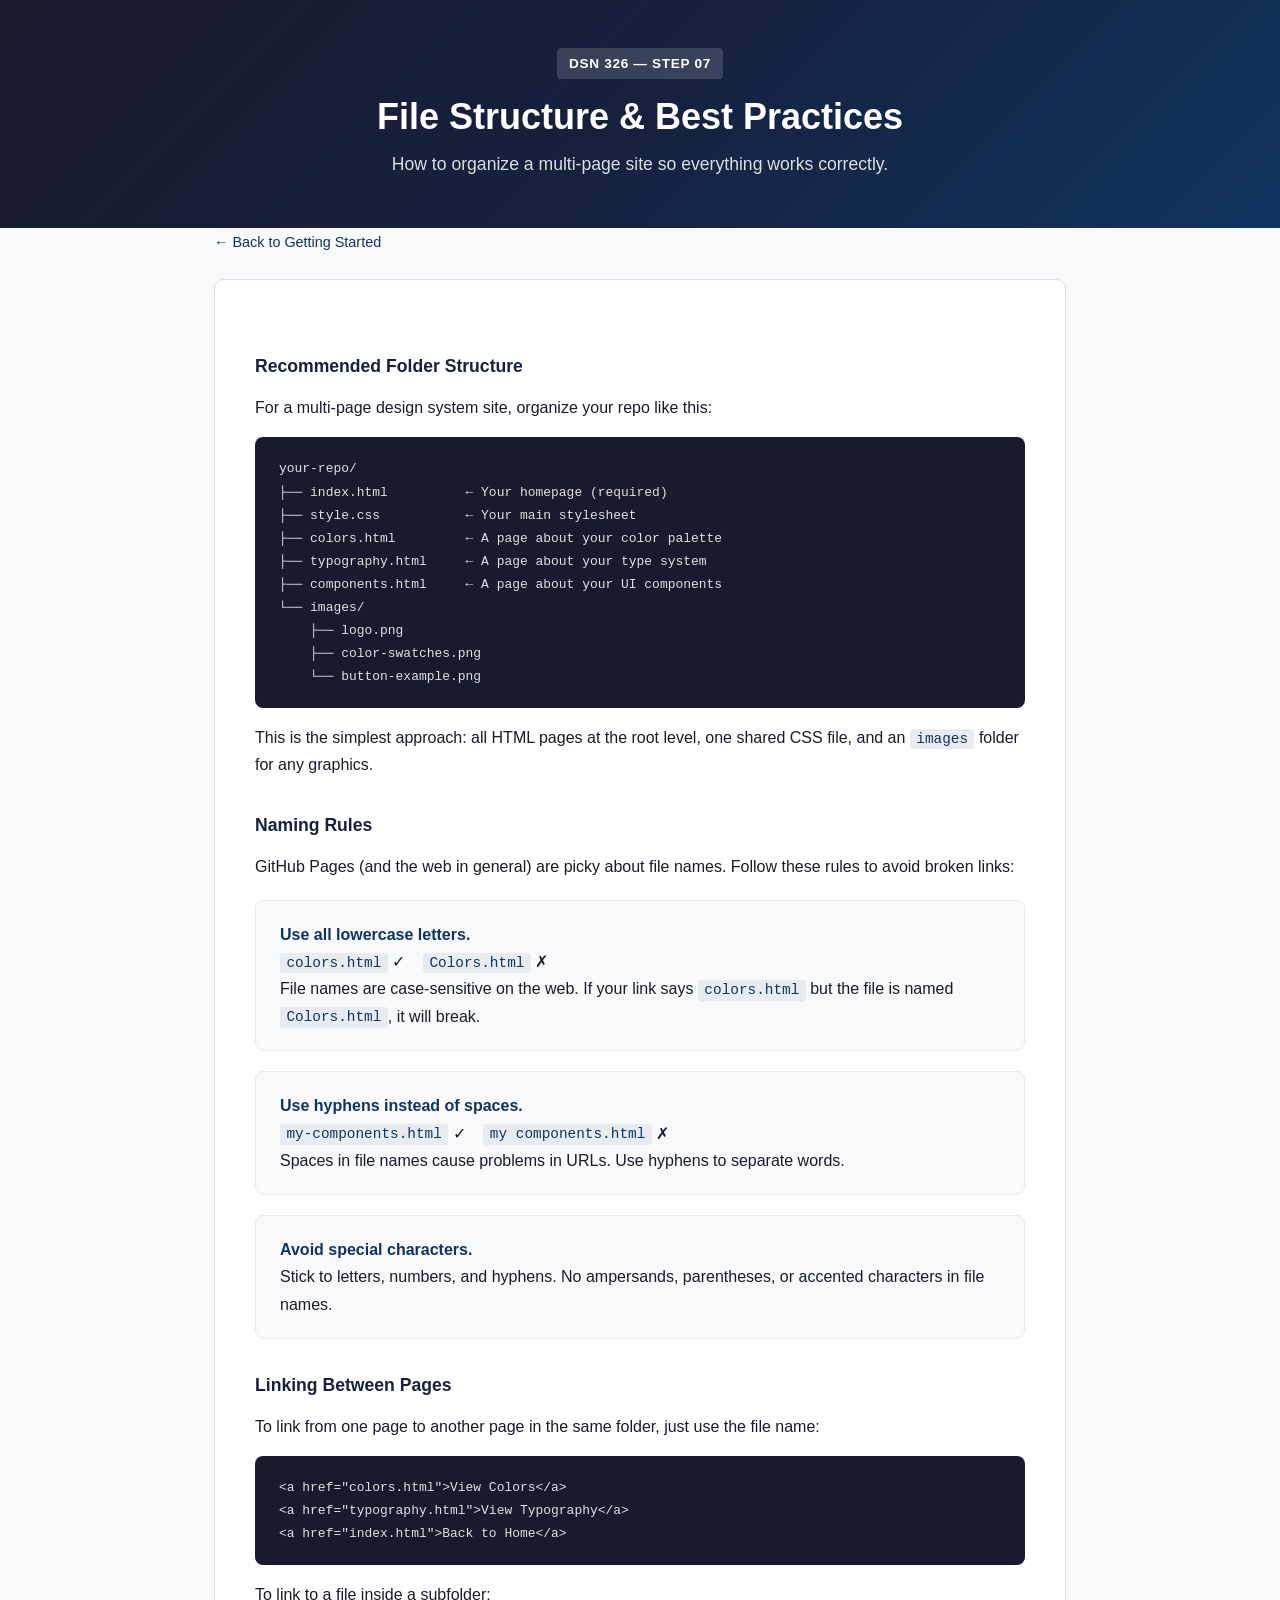
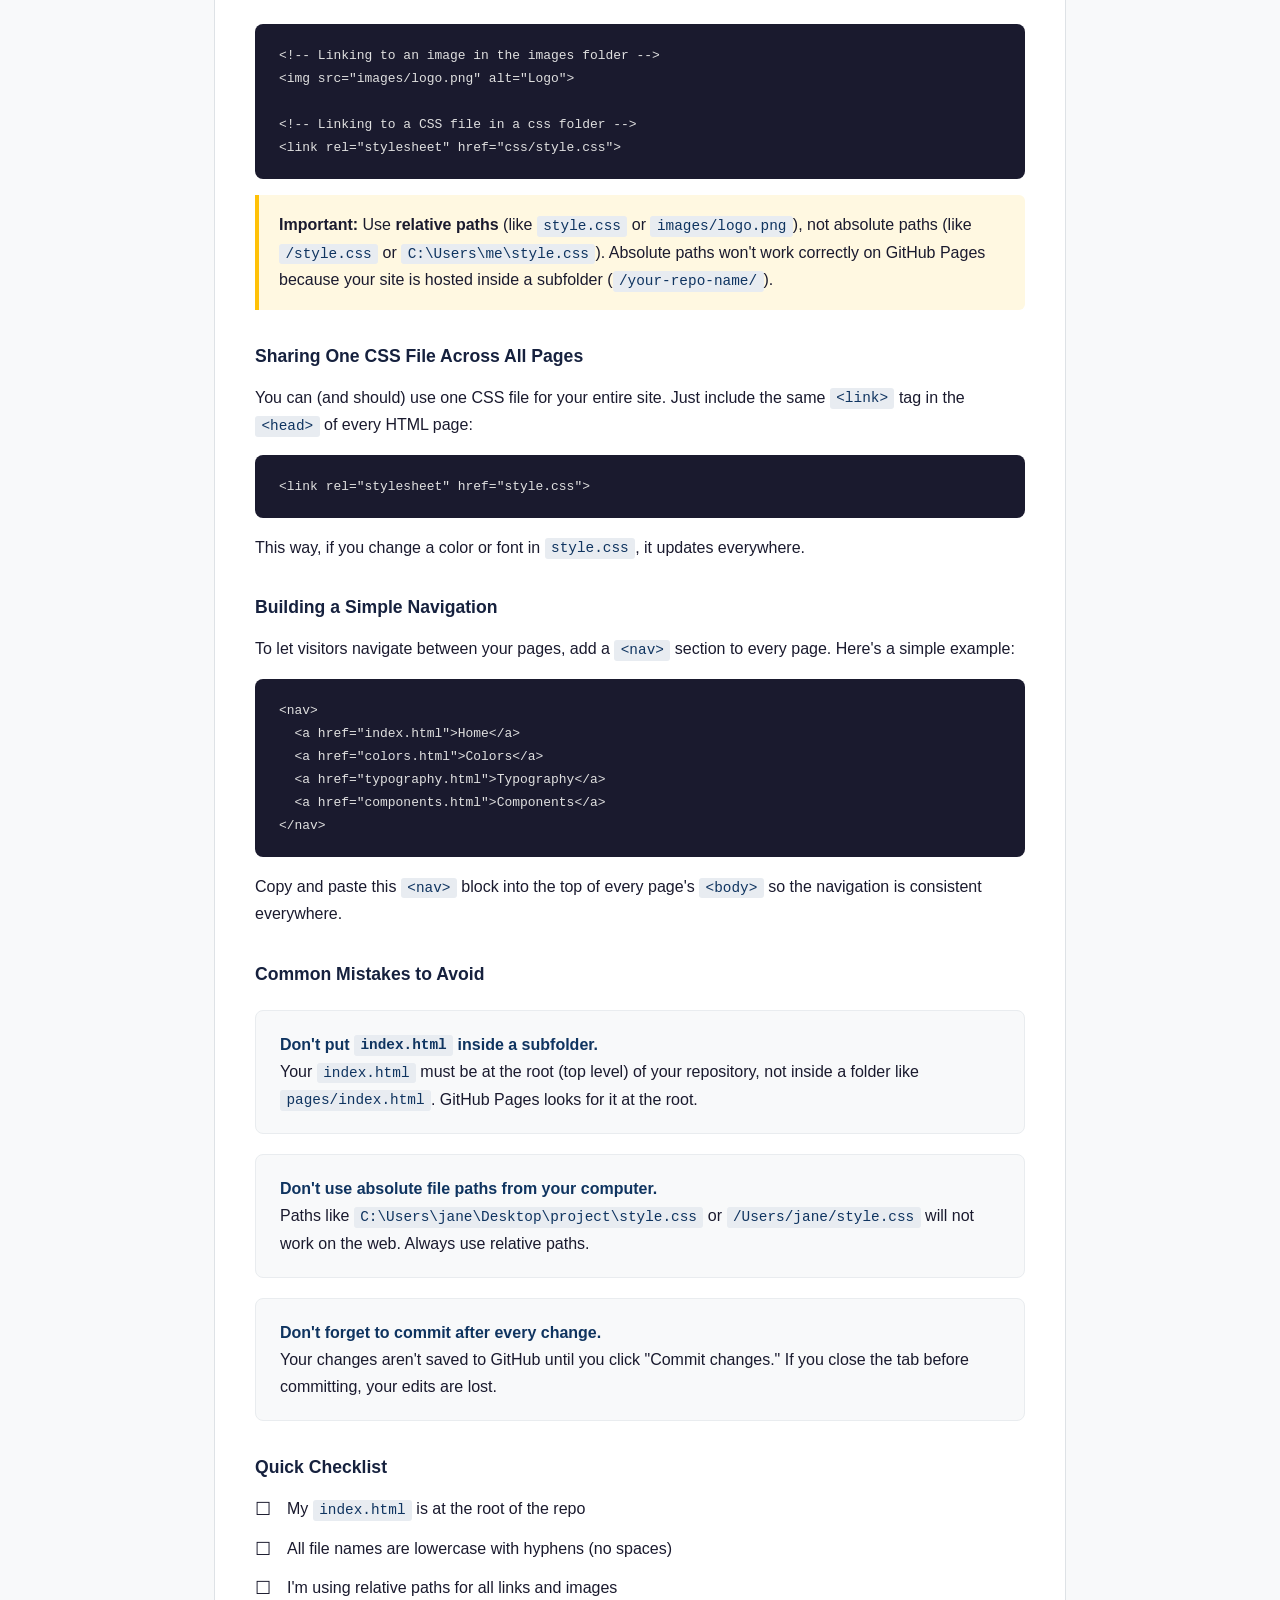
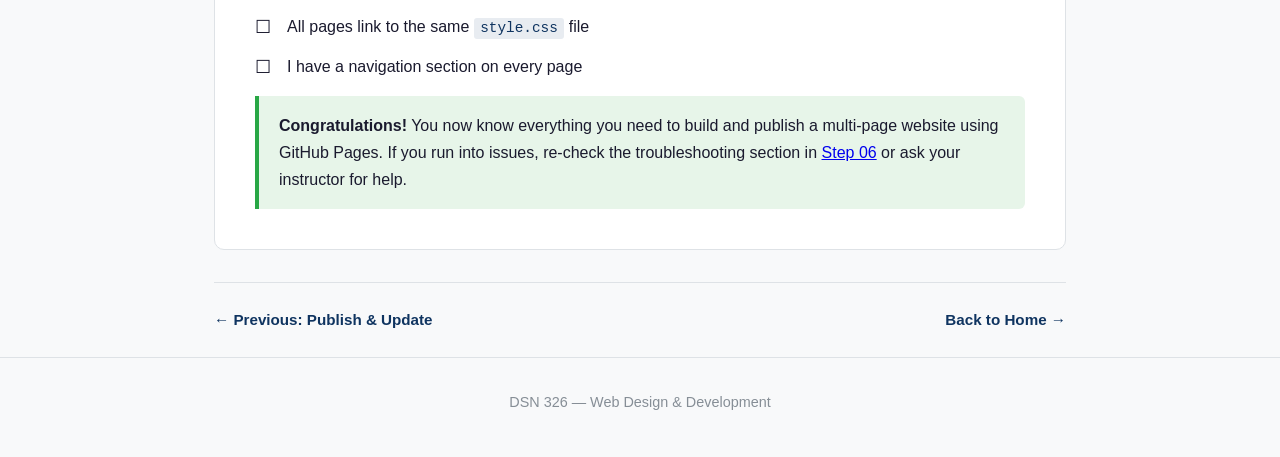
==== 07-file-structure.html @ 1c2bb9da "Add files via upload" ====
<!DOCTYPE html>
<html lang="en">
<head>
  <meta charset="UTF-8">
  <meta name="viewport" content="width=device-width, initial-scale=1.0">
  <title>File Structure &amp; Best Practices — DSN 326</title>
  <link rel="stylesheet" href="style.css">
</head>
<body>
  <header>
    <div class="container">
      <p class="course-label">DSN 326 — Step 07</p>
      <h1>File Structure &amp; Best Practices</h1>
      <p class="subtitle">How to organize a multi-page site so everything works correctly.</p>
    </div>
  </header>

  <main class="container">
    <div class="breadcrumb">
      <a href="index.html">← Back to Getting Started</a>
    </div>

    <div class="page-content">

      <h3>Recommended Folder Structure</h3>
      <p>
        For a multi-page design system site, organize your repo like this:
      </p>

<pre><code>your-repo/
├── index.html          ← Your homepage (required)
├── style.css           ← Your main stylesheet
├── colors.html         ← A page about your color palette
├── typography.html     ← A page about your type system
├── components.html     ← A page about your UI components
└── images/
    ├── logo.png
    ├── color-swatches.png
    └── button-example.png</code></pre>

      <p>
        This is the simplest approach: all HTML pages at the root level, one shared CSS file, and
        an <code>images</code> folder for any graphics.
      </p>

      <h3>Naming Rules</h3>
      <p>GitHub Pages (and the web in general) are picky about file names. Follow these rules to avoid broken links:</p>

      <div class="step-block">
        <strong>Use all lowercase letters.</strong><br>
        <code>colors.html</code> ✓ &nbsp;&nbsp; <code>Colors.html</code> ✗<br>
        File names are case-sensitive on the web. If your link says <code>colors.html</code> but the file is named <code>Colors.html</code>, it will break.
      </div>

      <div class="step-block">
        <strong>Use hyphens instead of spaces.</strong><br>
        <code>my-components.html</code> ✓ &nbsp;&nbsp; <code>my components.html</code> ✗<br>
        Spaces in file names cause problems in URLs. Use hyphens to separate words.
      </div>

      <div class="step-block">
        <strong>Avoid special characters.</strong><br>
        Stick to letters, numbers, and hyphens. No ampersands, parentheses, or accented characters in file names.
      </div>

      <h3>Linking Between Pages</h3>
      <p>
        To link from one page to another page in the same folder, just use the file name:
      </p>

<pre><code>&lt;a href="colors.html"&gt;View Colors&lt;/a&gt;
&lt;a href="typography.html"&gt;View Typography&lt;/a&gt;
&lt;a href="index.html"&gt;Back to Home&lt;/a&gt;</code></pre>

      <p>To link to a file inside a subfolder:</p>

<pre><code>&lt;!-- Linking to an image in the images folder --&gt;
&lt;img src="images/logo.png" alt="Logo"&gt;

&lt;!-- Linking to a CSS file in a css folder --&gt;
&lt;link rel="stylesheet" href="css/style.css"&gt;</code></pre>

      <div class="warning">
        <strong>Important:</strong> Use <strong>relative paths</strong> (like <code>style.css</code> or <code>images/logo.png</code>),
        not absolute paths (like <code>/style.css</code> or <code>C:\Users\me\style.css</code>).
        Absolute paths won't work correctly on GitHub Pages because your site is hosted inside a subfolder
        (<code>/your-repo-name/</code>).
      </div>

      <h3>Sharing One CSS File Across All Pages</h3>
      <p>
        You can (and should) use one CSS file for your entire site. Just include the same
        <code>&lt;link&gt;</code> tag in the <code>&lt;head&gt;</code> of every HTML page:
      </p>

<pre><code>&lt;link rel="stylesheet" href="style.css"&gt;</code></pre>

      <p>
        This way, if you change a color or font in <code>style.css</code>, it updates everywhere.
      </p>

      <h3>Building a Simple Navigation</h3>
      <p>
        To let visitors navigate between your pages, add a <code>&lt;nav&gt;</code> section
        to every page. Here's a simple example:
      </p>

<pre><code>&lt;nav&gt;
  &lt;a href="index.html"&gt;Home&lt;/a&gt;
  &lt;a href="colors.html"&gt;Colors&lt;/a&gt;
  &lt;a href="typography.html"&gt;Typography&lt;/a&gt;
  &lt;a href="components.html"&gt;Components&lt;/a&gt;
&lt;/nav&gt;</code></pre>

      <p>
        Copy and paste this <code>&lt;nav&gt;</code> block into the top of every page's
        <code>&lt;body&gt;</code> so the navigation is consistent everywhere.
      </p>

      <h3>Common Mistakes to Avoid</h3>

      <div class="step-block">
        <strong>Don't put <code>index.html</code> inside a subfolder.</strong><br>
        Your <code>index.html</code> must be at the root (top level) of your repository, not inside a folder like <code>pages/index.html</code>. GitHub Pages looks for it at the root.
      </div>

      <div class="step-block">
        <strong>Don't use absolute file paths from your computer.</strong><br>
        Paths like <code>C:\Users\jane\Desktop\project\style.css</code> or <code>/Users/jane/style.css</code> will not work on the web. Always use relative paths.
      </div>

      <div class="step-block">
        <strong>Don't forget to commit after every change.</strong><br>
        Your changes aren't saved to GitHub until you click "Commit changes." If you close the tab before committing, your edits are lost.
      </div>

      <h3>Quick Checklist</h3>
      <ul class="checklist">
        <li>My <code>index.html</code> is at the root of the repo</li>
        <li>All file names are lowercase with hyphens (no spaces)</li>
        <li>I'm using relative paths for all links and images</li>
        <li>All pages link to the same <code>style.css</code> file</li>
        <li>I have a navigation section on every page</li>
      </ul>

      <div class="note">
        <strong>Congratulations!</strong> You now know everything you need to build and publish
        a multi-page website using GitHub Pages. If you run into issues, re-check the troubleshooting
        section in <a href="06-publish-and-update.html">Step 06</a> or ask your instructor for help.
      </div>

    </div>

    <nav class="page-nav">
      <a href="06-publish-and-update.html">← Previous: Publish &amp; Update</a>
      <a href="index.html">Back to Home →</a>
    </nav>
  </main>

  <footer>
    <div class="container">
      <p>DSN 326 — Web Design &amp; Development</p>
    </div>
  </footer>
</body>
</html>
---- style.css ----
/* ============================================
   DSN 326 — Getting Started with GitHub Pages
   ============================================ */

/* --- Reset & Base --- */
*, *::before, *::after {
  box-sizing: border-box;
  margin: 0;
  padding: 0;
}

html {
  font-size: 16px;
  scroll-behavior: smooth;
}

body {
  font-family: -apple-system, BlinkMacSystemFont, "Segoe UI", Roboto, "Helvetica Neue", Arial, sans-serif;
  line-height: 1.7;
  color: #1a1a2e;
  background: #f8f9fa;
}

/* --- Layout --- */
.container {
  max-width: 900px;
  margin: 0 auto;
  padding: 0 1.5rem;
}

/* --- Header --- */
header {
  background: linear-gradient(135deg, #1a1a2e 0%, #16213e 50%, #0f3460 100%);
  color: #fff;
  padding: 3rem 0;
  text-align: center;
}

header .course-label {
  display: inline-block;
  background: rgba(255,255,255,0.15);
  padding: 0.25rem 0.75rem;
  border-radius: 4px;
  font-size: 0.85rem;
  font-weight: 600;
  letter-spacing: 0.05em;
  text-transform: uppercase;
  margin-bottom: 1rem;
}

header h1 {
  font-size: 2.25rem;
  font-weight: 700;
  margin-bottom: 0.75rem;
  line-height: 1.2;
}

header .subtitle {
  font-size: 1.1rem;
  opacity: 0.85;
  max-width: 600px;
  margin: 0 auto;
}

/* --- Main Content --- */
main {
  padding: 3rem 0;
}

section {
  margin-bottom: 3rem;
}

h2 {
  font-size: 1.5rem;
  font-weight: 700;
  margin-bottom: 1rem;
  color: #1a1a2e;
  border-bottom: 3px solid #0f3460;
  padding-bottom: 0.5rem;
  display: inline-block;
}

section > h2 {
  display: block;
}

p {
  margin-bottom: 1rem;
}

code {
  background: #e8ecf1;
  padding: 0.15rem 0.4rem;
  border-radius: 3px;
  font-size: 0.9em;
  font-family: "SF Mono", "Fira Code", "Fira Mono", Menlo, Consolas, monospace;
  color: #0f3460;
}

/* --- Step Cards --- */
.card-grid {
  display: grid;
  grid-template-columns: repeat(auto-fill, minmax(260px, 1fr));
  gap: 1.25rem;
  margin-top: 1.5rem;
}

.step-card {
  background: #fff;
  border: 1px solid #dee2e6;
  border-radius: 10px;
  padding: 1.5rem;
  text-decoration: none;
  color: inherit;
  transition: transform 0.15s ease, box-shadow 0.15s ease;
  display: block;
}

.step-card:hover {
  transform: translateY(-3px);
  box-shadow: 0 6px 20px rgba(0,0,0,0.08);
  border-color: #0f3460;
}

.step-number {
  display: inline-block;
  background: #0f3460;
  color: #fff;
  font-size: 0.8rem;
  font-weight: 700;
  padding: 0.2rem 0.6rem;
  border-radius: 4px;
  margin-bottom: 0.75rem;
}

.step-card h3 {
  font-size: 1.15rem;
  margin-bottom: 0.5rem;
  color: #1a1a2e;
}

.step-card p {
  font-size: 0.9rem;
  color: #495057;
  margin-bottom: 0;
}

/* --- Lists --- */
ul {
  margin-left: 1.5rem;
  margin-bottom: 1rem;
}

li {
  margin-bottom: 0.4rem;
}

/* --- Notes / Callouts --- */
.note {
  background: #e7f5e9;
  border-left: 4px solid #28a745;
  padding: 1rem 1.25rem;
  border-radius: 0 6px 6px 0;
  margin-top: 1rem;
}

.warning {
  background: #fff8e1;
  border-left: 4px solid #ffc107;
  padding: 1rem 1.25rem;
  border-radius: 0 6px 6px 0;
  margin-top: 1rem;
}

.tip {
  background: #e3f2fd;
  border-left: 4px solid #2196f3;
  padding: 1rem 1.25rem;
  border-radius: 0 6px 6px 0;
  margin-top: 1rem;
}

/* --- Content Pages --- */
.page-content {
  background: #fff;
  border-radius: 10px;
  padding: 2.5rem;
  border: 1px solid #dee2e6;
  margin-bottom: 2rem;
}

.page-content h2 {
  border-bottom: none;
  display: inline;
  font-size: 1.3rem;
}

.page-content h3 {
  font-size: 1.1rem;
  margin-top: 2rem;
  margin-bottom: 0.75rem;
  color: #16213e;
}

.page-content ol {
  margin-left: 1.5rem;
  margin-bottom: 1.5rem;
}

.page-content ol li {
  margin-bottom: 0.75rem;
  padding-left: 0.25rem;
}

/* --- Step Instruction Blocks --- */
.step-block {
  background: #f8f9fa;
  border: 1px solid #e9ecef;
  border-radius: 8px;
  padding: 1.25rem 1.5rem;
  margin: 1.25rem 0;
}

.step-block strong {
  color: #0f3460;
}

/* --- Navigation --- */
.page-nav {
  display: flex;
  justify-content: space-between;
  align-items: center;
  padding: 1.5rem 0;
  border-top: 1px solid #dee2e6;
  margin-top: 2rem;
}

.page-nav a {
  color: #0f3460;
  text-decoration: none;
  font-weight: 600;
  font-size: 0.95rem;
  display: inline-flex;
  align-items: center;
  gap: 0.4rem;
  transition: color 0.15s;
}

.page-nav a:hover {
  color: #1a73e8;
}

.breadcrumb {
  margin-bottom: 1.5rem;
}

.breadcrumb a {
  color: #0f3460;
  text-decoration: none;
  font-size: 0.9rem;
}

.breadcrumb a:hover {
  text-decoration: underline;
}

.breadcrumb span {
  color: #868e96;
  font-size: 0.9rem;
}

/* --- Code Blocks --- */
pre {
  background: #1a1a2e;
  color: #e0e0e0;
  padding: 1.25rem 1.5rem;
  border-radius: 8px;
  overflow-x: auto;
  font-size: 0.9rem;
  line-height: 1.6;
  margin: 1rem 0;
  font-family: "SF Mono", "Fira Code", "Fira Mono", Menlo, Consolas, monospace;
}

pre code {
  background: none;
  color: inherit;
  padding: 0;
}

/* --- Checklist --- */
.checklist {
  list-style: none;
  margin-left: 0;
}

.checklist li {
  position: relative;
  padding-left: 2rem;
  margin-bottom: 0.75rem;
}

.checklist li::before {
  content: "☐";
  position: absolute;
  left: 0;
  font-size: 1.1rem;
}

/* --- Footer --- */
footer {
  border-top: 1px solid #dee2e6;
  padding: 2rem 0;
  text-align: center;
  color: #868e96;
  font-size: 0.9rem;
}

/* --- Responsive --- */
@media (max-width: 600px) {
  header h1 {
    font-size: 1.6rem;
  }

  .card-grid {
    grid-template-columns: 1fr;
  }

  .page-content {
    padding: 1.5rem;
  }
}
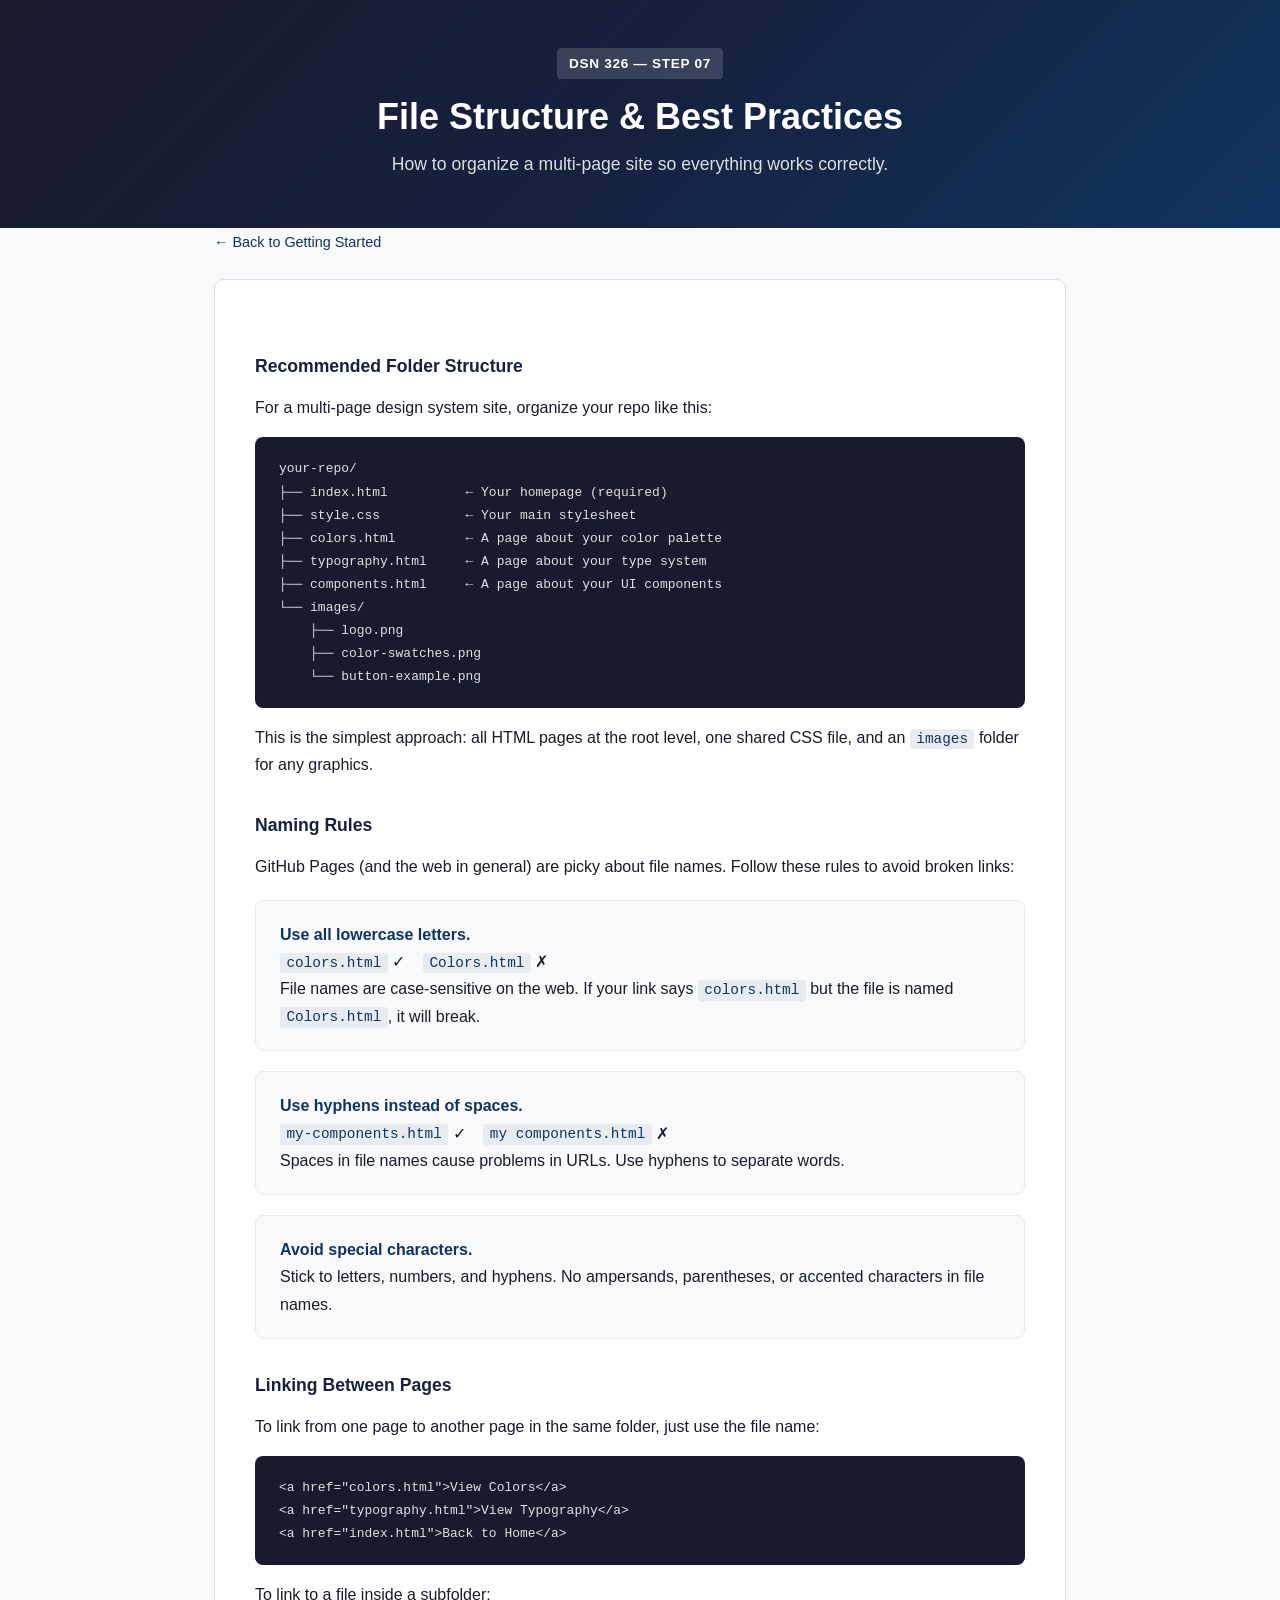
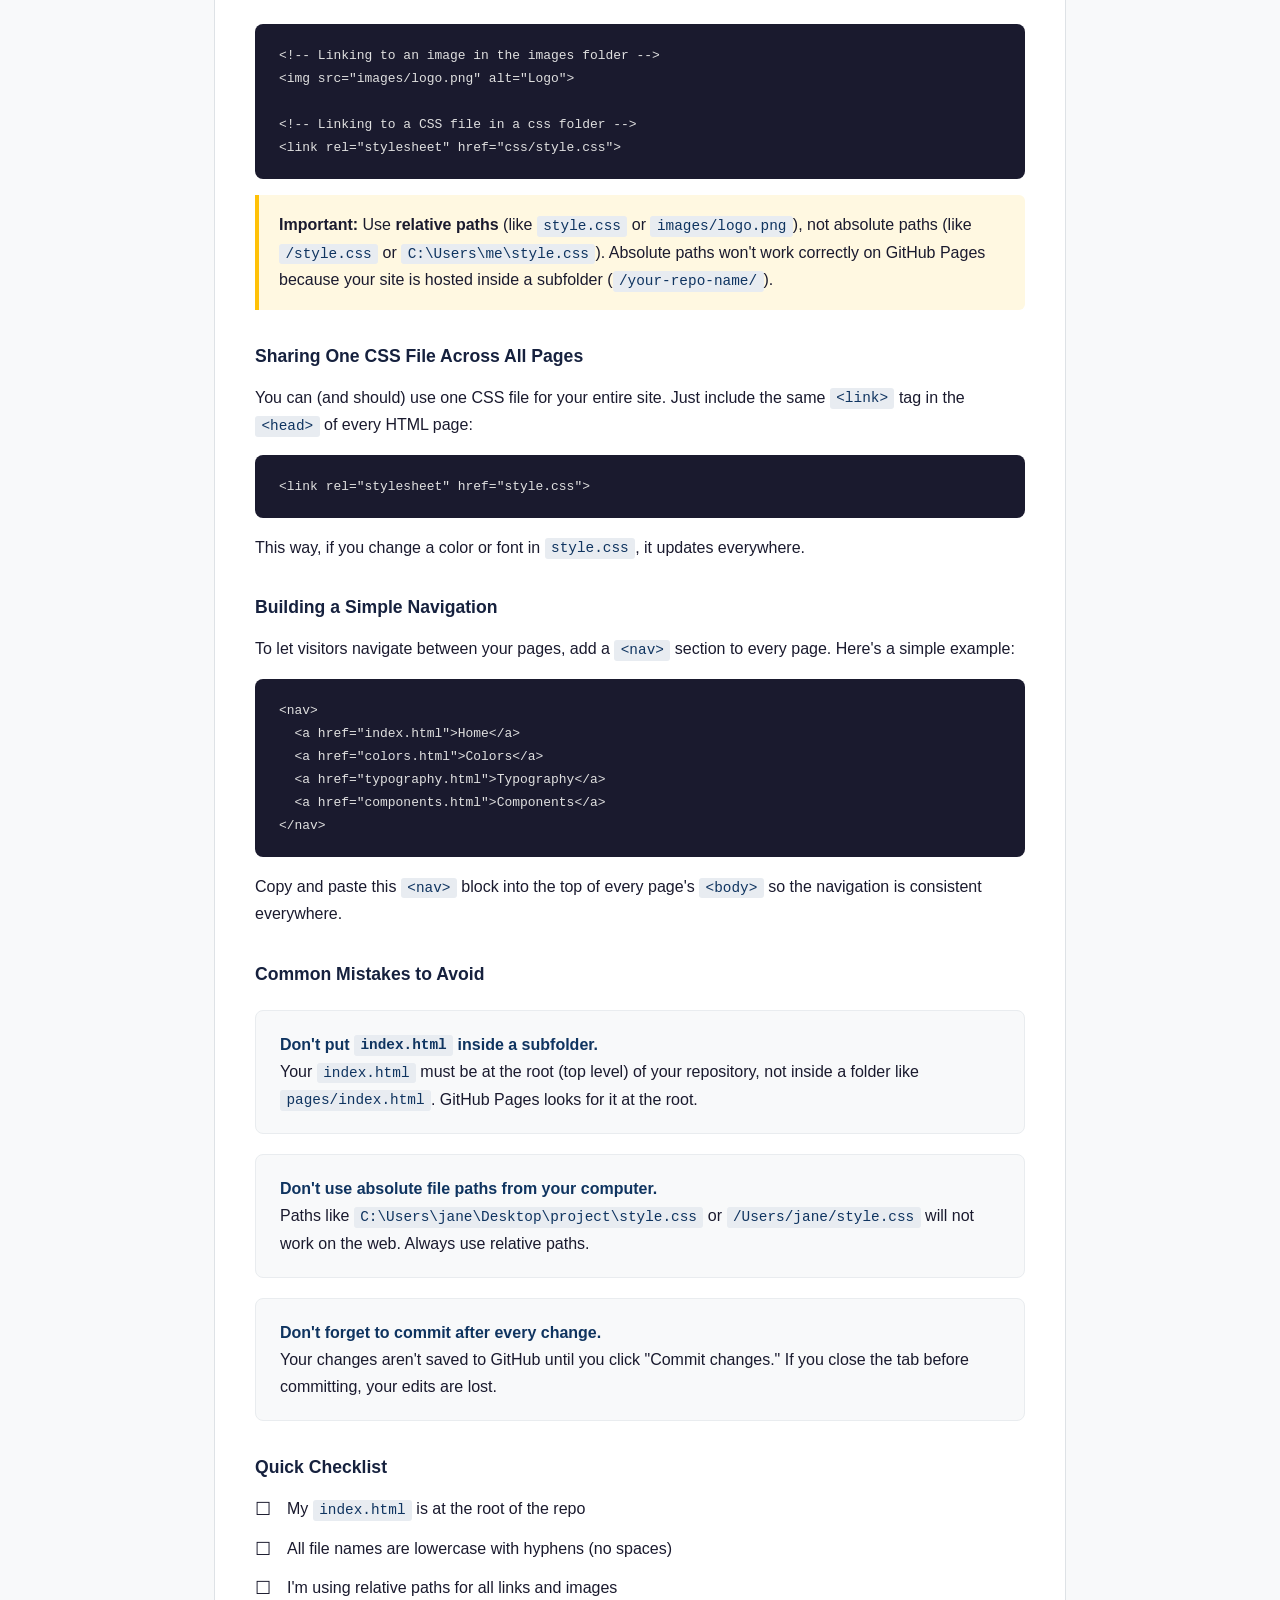
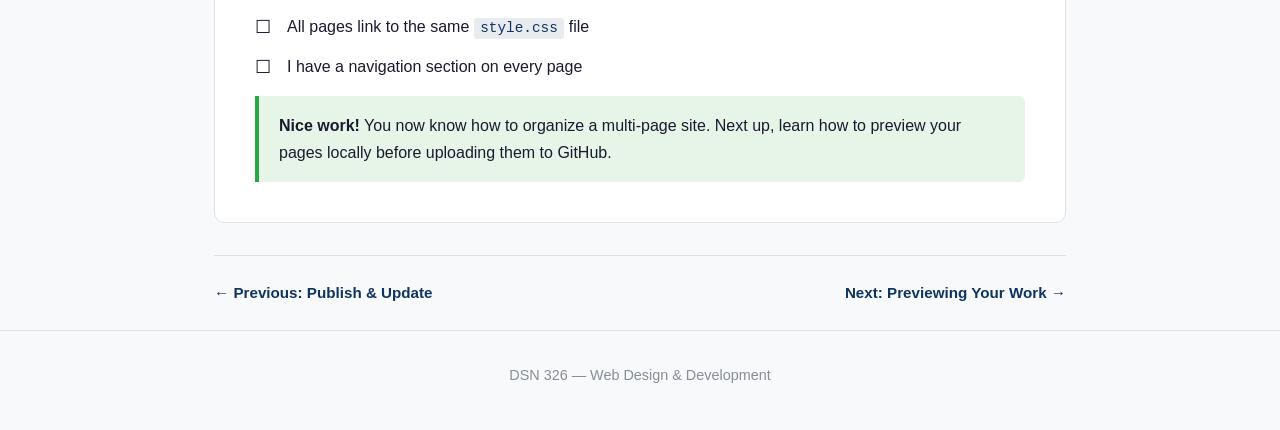
==== commit ac515597: "Add files via upload Index and page 7 updates" ====
--- a/07-file-structure.html
+++ b/07-file-structure.html
@@ -144,16 +144,15 @@
       </ul>
 
       <div class="note">
-        <strong>Congratulations!</strong> You now know everything you need to build and publish
-        a multi-page website using GitHub Pages. If you run into issues, re-check the troubleshooting
-        section in <a href="06-publish-and-update.html">Step 06</a> or ask your instructor for help.
+        <strong>Nice work!</strong> You now know how to organize a multi-page site. Next up, learn
+        how to preview your pages locally before uploading them to GitHub.
       </div>
 
     </div>
 
     <nav class="page-nav">
       <a href="06-publish-and-update.html">← Previous: Publish &amp; Update</a>
-      <a href="index.html">Back to Home →</a>
+      <a href="08-previewing-your-work.html">Next: Previewing Your Work →</a>
     </nav>
   </main>
 
